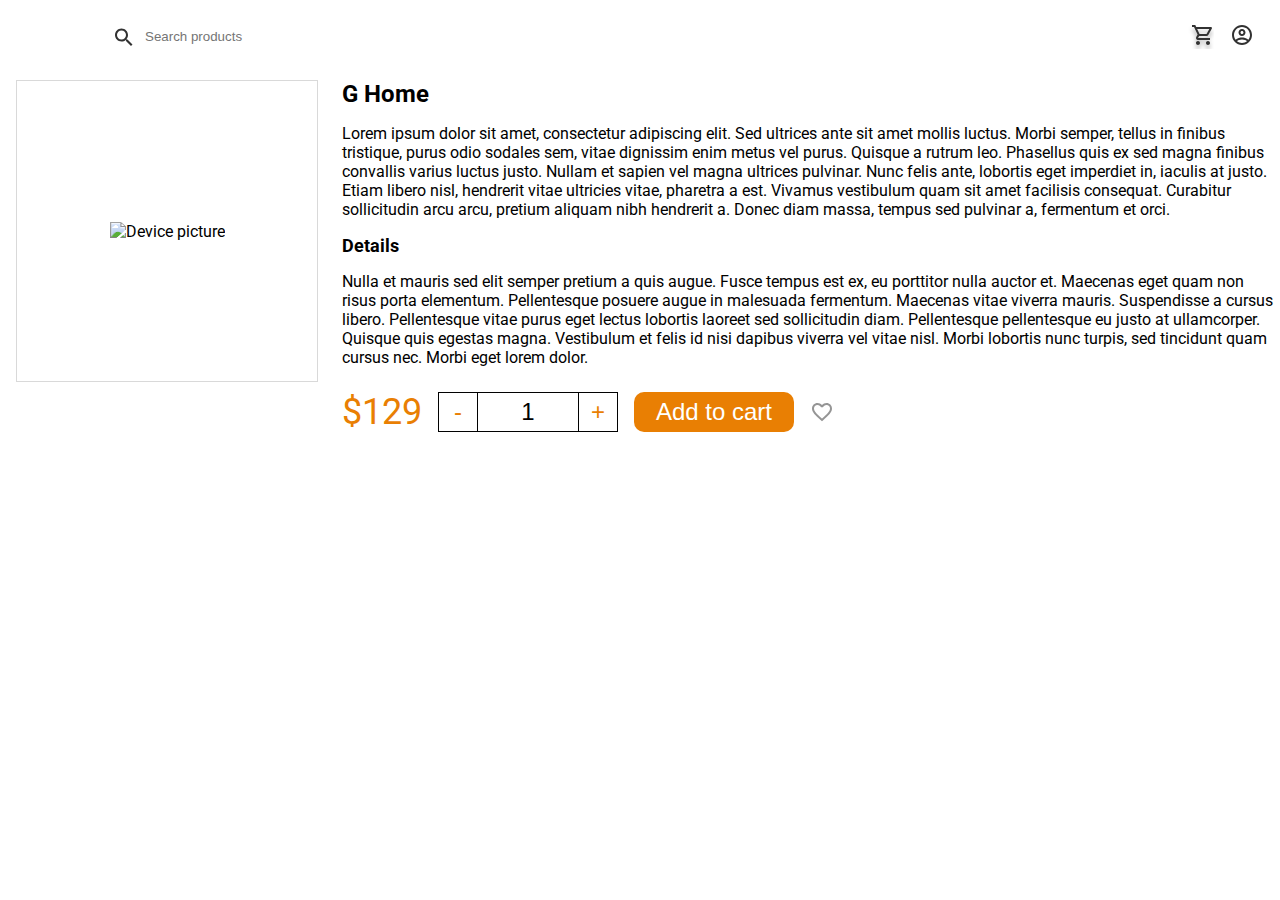
==== detail.html @ ffc3e1f5 "first version of hw" ====
<!DOCTYPE html>
<html lang="en">
<head>
    <meta charset="UTF-8">
    <meta http-equiv="X-UA-Compatible" content="IE=edge">
    <meta name="viewport" content="width=device-width, initial-scale=1.0">
    <link rel="stylesheet" href="styles.css">
    <link rel="preconnect" href="https://fonts.gstatic.com">
    <link href="https://fonts.googleapis.com/css2?family=Roboto:ital,wght@0,100;0,300;0,400;0,500;0,700;0,900;1,100;1,300;1,400;1,500;1,700;1,900&display=swap" rel="stylesheet">
    <title>Document</title>
</head>
<body>
    <header class="header">
        <div class="header-item search-item">
            <input type="search" id="search" placeholder="Search products"/>
            <svg class="svg-item-icon" width="26" height="26" viewBox="0 0 26 26" xmlns="http://www.w3.org/2000/svg">
                <path d="M16.5 14H15.71L15.43 13.73C16.41 12.59 17 11.11 17 9.5C17 5.91 14.09 3 10.5 3C6.91 3 4 5.91 4 9.5C4 13.09 6.91 16 10.5 16C12.11 16 13.59 15.41 14.73 14.43L15 14.71V15.5L20 20.49L21.49 19L16.5 14ZM10.5 14C8.01 14 6 11.99 6 9.5C6 7.01 8.01 5 10.5 5C12.99 5 15 7.01 15 9.5C15 11.99 12.99 14 10.5 14Z"/>
            </svg>
        </div>
        <div class="header-item">
            <svg class="svg-item" width="26" height="26" viewBox="0 0 26 26" fill="none" xmlns="http://www.w3.org/2000/svg">
                <g filter="url(#filter0_d)">
                <path d="M18.55 13C19.3 13 19.96 12.59 20.3 11.97L23.88 5.48C24.25 4.82 23.77 4 23.01 4H8.21L7.27 2H4V4H6L9.6 11.59L8.25 14.03C7.52 15.37 8.48 17 10 17H22V15H10L11.1 13H18.55ZM9.16 6H21.31L18.55 11H11.53L9.16 6ZM10 18C8.9 18 8.01 18.9 8.01 20C8.01 21.1 8.9 22 10 22C11.1 22 12 21.1 12 20C12 18.9 11.1 18 10 18ZM20 18C18.9 18 18.01 18.9 18.01 20C18.01 21.1 18.9 22 20 22C21.1 22 22 21.1 22 20C22 18.9 21.1 18 20 18Z" fill="#323232"/>
                </g>
                <defs>
                <filter id="filter0_d" x="-1" y="0" width="32" height="32" filterUnits="userSpaceOnUse" color-interpolation-filters="sRGB">
                <feFlood flood-opacity="0" result="BackgroundImageFix"/>
                <feColorMatrix in="SourceAlpha" type="matrix" values="0 0 0 0 0 0 0 0 0 0 0 0 0 0 0 0 0 0 127 0"/>
                <feOffset dy="4"/>
                <feGaussianBlur stdDeviation="2"/>
                <feColorMatrix type="matrix" values="0 0 0 0 0 0 0 0 0 0 0 0 0 0 0 0 0 0 0.25 0"/>
                <feBlend mode="normal" in2="BackgroundImageFix" result="effect1_dropShadow"/>
                <feBlend mode="normal" in="SourceGraphic" in2="effect1_dropShadow" result="shape"/>
                </filter>
                </defs>
            </svg>
            <svg class="svg-item" width="26" height="26" viewBox="0 0 26 26" fill="none" xmlns="http://www.w3.org/2000/svg">
                <path d="M12 2C6.48 2 2 6.48 2 12C2 17.52 6.48 22 12 22C17.52 22 22 17.52 22 12C22 6.48 17.52 2 12 2ZM7.07 18.28C7.5 17.38 10.12 16.5 12 16.5C13.88 16.5 16.51 17.38 16.93 18.28C15.57 19.36 13.86 20 12 20C10.14 20 8.43 19.36 7.07 18.28ZM18.36 16.83C16.93 15.09 13.46 14.5 12 14.5C10.54 14.5 7.07 15.09 5.64 16.83C4.62 15.49 4 13.82 4 12C4 7.59 7.59 4 12 4C16.41 4 20 7.59 20 12C20 13.82 19.38 15.49 18.36 16.83ZM12 6C10.06 6 8.5 7.56 8.5 9.5C8.5 11.44 10.06 13 12 13C13.94 13 15.5 11.44 15.5 9.5C15.5 7.56 13.94 6 12 6ZM12 11C11.17 11 10.5 10.33 10.5 9.5C10.5 8.67 11.17 8 12 8C12.83 8 13.5 8.67 13.5 9.5C13.5 10.33 12.83 11 12 11Z" fill="#323232"/>
            </svg>
        </div>
    </header>
    <div class="detail">
        <div class="image-detail">
            <img src="google-home-voice-command-device-amazon-echo-google-assistant-voice-command-device-d33abfc7403668afbd14357605a38f6c.png" alt="Device picture" />
        </div>
        <div class="details">
            <h2 class="h-detail">G Home</h2>
            <p>
                Lorem ipsum dolor sit amet, consectetur adipiscing elit. Sed ultrices ante sit amet mollis luctus. Morbi semper, tellus in finibus tristique, purus odio sodales sem, vitae dignissim enim metus vel purus. Quisque a rutrum leo. Phasellus quis ex sed magna finibus convallis varius luctus justo. Nullam et sapien vel magna ultrices pulvinar. Nunc felis ante, lobortis eget imperdiet in, iaculis at justo. Etiam libero nisl, hendrerit vitae ultricies vitae, pharetra a est. Vivamus vestibulum quam sit amet facilisis consequat. Curabitur sollicitudin arcu arcu, pretium aliquam nibh hendrerit a. Donec diam massa, tempus sed pulvinar a, fermentum et orci.
            </p>
            <span class="h-detail">Details</span>
            <p>
                Nulla et mauris sed elit semper pretium a quis augue. Fusce tempus est ex, eu porttitor nulla auctor et. Maecenas eget quam non risus porta elementum. Pellentesque posuere augue in malesuada fermentum. Maecenas vitae viverra mauris. Suspendisse a cursus libero. Pellentesque vitae purus eget lectus lobortis laoreet sed sollicitudin diam. Pellentesque pellentesque eu justo at ullamcorper. Quisque quis egestas magna. Vestibulum et felis id nisi dapibus viverra vel vitae nisl. Morbi lobortis nunc turpis, sed tincidunt quam cursus nec. Morbi eget lorem dolor.
            </p>
            <div class="price-detail">
                <span>$129</span>
                <div class="cart">
                    <div class="counter">
                        <button>-</button>
                        <input type="text" value="1"/>
                        <button>+</button>
                    </div>
                    <button class="cart-btn">Add to cart</button>
                </div>
                <svg width="24" height="24" viewBox="0 0 24 24" fill="none" xmlns="http://www.w3.org/2000/svg">
                    <path d="M16.5 3C14.76 3 13.09 3.81 12 5.09C10.91 3.81 9.24 3 7.5 3C4.42 3 2 5.42 2 8.5C2 12.28 5.4 15.36 10.55 20.04L12 21.35L13.45 20.03C18.6 15.36 22 12.28 22 8.5C22 5.42 19.58 3 16.5 3ZM12.1 18.55L12 18.65L11.9 18.55C7.14 14.24 4 11.39 4 8.5C4 6.5 5.5 5 7.5 5C9.04 5 10.54 5.99 11.07 7.36H12.94C13.46 5.99 14.96 5 16.5 5C18.5 5 20 6.5 20 8.5C20 11.39 16.86 14.24 12.1 18.55Z" fill="#959595"/>
                </svg>                    
            </div>
        </div>
    </div>
</body>
</html>
---- styles.css ----
body {
    margin: 0%;
    font-family: 'Roboto', sans-serif;
}

header.header {
    display: flex;
    justify-content: space-between;
    margin: 16px 24px 24px;
}
div.header-item {
    display: flex;
    justify-content: center;
}

div.header-item.search-item {
    justify-content: end;
    width: 300px;
    height: 40px;
}

input#search {
    outline:none;
    border: none;
    padding-left: 8px;
    order: 1
}

.svg-item-icon {
    fill: #323232;
    margin: 7px 0;
    padding: 2.5px 0;
}

input#search:focus, input#search:focus + .svg-item-icon {
    outline:none;
    border-bottom-width: 2px;
    border-bottom-style: solid; 
    border-bottom-color: #E97F03;
    transition: border-bottom-color .2s linear;
    fill: #E97F03;
}

input#search:focus::placeholder {
    color: transparent;
    transition: color .2s linear;
}

svg.svg-item {
    margin: 7px 0;
}
svg.svg-item:nth-child(2) {
    margin: 7px 0 7px 16px;
}

/* MAIN PAGE */

div.catalog {
    display: flex;
    flex-wrap: wrap;
    justify-content: center;
}

div.item {
    flex: 0 0 220px;
    height: 272px;
    color:#323232;
    align-items: center;
    text-align: center;
}

div.svg-catalog {
    display: flex;
    justify-content: flex-end;
    margin: 8px 
}

div.image {
    height: 140px;
    align-items: center;
    display: flex;
    justify-content: center;
}

div.image img {
    width: 59px;
    height: 79px;
}

div.name {
    display: flex;
    justify-content: center;
    align-items: center;
    height: 40px;
    font-size: 18px;
    margin-top: 8px;
}

div.price {
    display: flex;
    justify-content: center;
    align-items: center;
    height: 20px;
    font-size: 14px;
    color: #545454;
    margin-bottom: 24px;
}

div.item:hover {
    background: #F2F2F2;
    box-shadow: 2px 2px 5px rgba(0, 0, 0, 0.15);
    -webkit-border-radius: 10px;
    -moz-border-radius: 10px;
    -o-border-radius: 10px;
    border-radius: 10px;
    transition: background .2s linear;
}

/* DETAIL PAGE */

div.detail {
    display: flex;
    justify-content: center;
}

div.image-detail {
    display: flex;
    align-items: center;
    justify-content: center;
    flex: 0 0 300px;
    height: 300px;
    margin: 0px 24px 0 16px;
    border: 1px solid rgba(0, 0, 0, 0.15)
}

.h-detail {
    margin: 0;
}
span.h-detail {
    font-weight: bold;
    font-size: 18px;
    line-height: 21px;
}

div.price-detail {
    display: flex;
    align-items: center;
    margin: 24px 0;
}
div.price-detail span {
    font-size: 36px;
    line-height: 42px;
    display: flex;
    align-items: center;
    text-align: right;
    color: #E97F03;
}

div.cart {
    display: flex;
}

div.counter {
    display: flex;
    margin: 0 16px;
    height: 40px;
}

div.counter input {
    border: 1px solid rgba(1, 1, 1, 1);
    border-width: 1px 0;
    width: 100px;
    height: 38px;
    padding: 0;
    font-size: 24px;
    line-height: 28px;
    text-align: center;

    color: #000000;
}
div.counter button{
    background:white;
    color: #E97F03;
    border: 1px solid rgba(1, 1, 1, 1);
    width: 40px;
    height: 40px;
    font-size: 24px;
    line-height: 28px;
}

button.cart-btn {
    width: 160px;
    height: 40px;
    background: #E97F03;
    border: none;
    -webkit-border-radius: 10px;
    -moz-border-radius: 10px;
    -o-border-radius: 10px;
    border-radius: 10px;
    font-size: 24px;
    line-height: 28px;
    display: flex;
    align-items: center;
    justify-content: center;

    color: #FFFFFF;
}

div.price-detail svg {
    margin-left: 16px;
}

button.cart-btn:hover {
    background: #E99330;
    box-shadow: 2px 2px 4px rgba(0, 0, 0, 0.25);
    -webkit-border-radius: 10px;
    -moz-border-radius: 10px;
    -o-border-radius: 10px;
    border-radius: 10px;
}

/* МОБИЛЬНЫЕ ВЕРСИИ */

@media (max-width: 457px) {

    div.item {
        flex: 0 0 155px;
    }

    div.detail {
        flex-direction: column;
    }

    div.image-detail {
        margin: 0;
        background: -webkit-gradient(linear, left bottom, left top, from(rgba(0, 0, 0, 0.15)), color-stop(50%, rgba(0, 0, 0, 0)));
        background: -o-linear-gradient(bottom, rgba(0, 0, 0, 0.15) 0%, rgba(0, 0, 0, 0) 50%);
        background: linear-gradient(360deg, rgba(0, 0, 0, 0.15) 0%, rgba(0, 0, 0, 0) 50%);
        border:none;
    }

    div.details {
        margin: 16px 24px;
    }

    div.cart {
        order: 1;
        justify-content: space-between;
        margin: 16px 0;
        width: 457px;
    }
    div.price-detail {
        flex-wrap: wrap;
        justify-content: space-between;
    }

    div.counter input {
        width: 60px;
    }

    div.counter {
        margin: 0px;
    }
    

    /* 
    background: yellow;background: -moz-radial-gradient(ellipse, red, yellow);background: -webkit-radial-gradient(ellipse, red, yellow);background: -ms-radial-gradient(ellipse, red, yellow);background: -o-radial-gradient(ellipse, red, yellow);     */
}
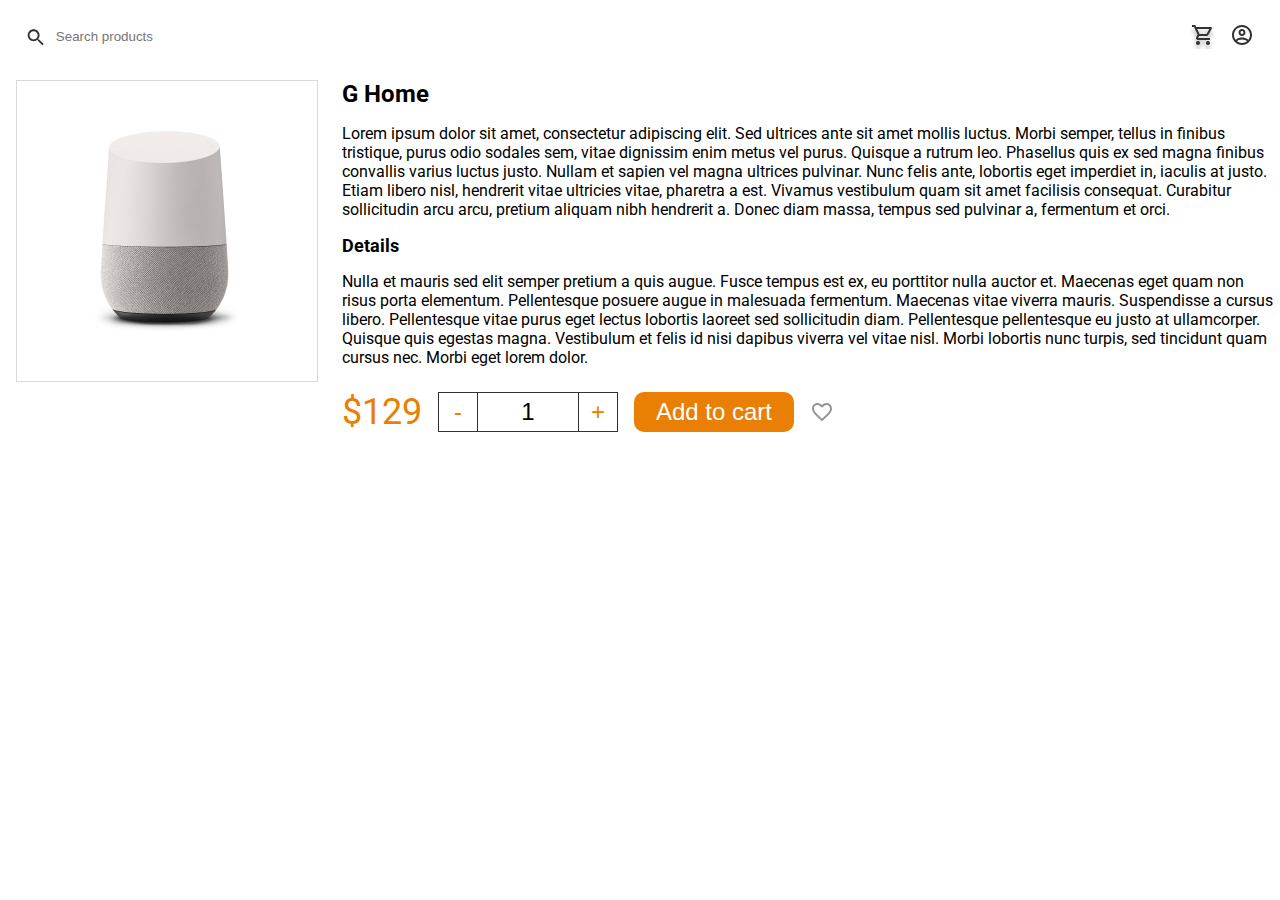
==== commit 5e718299: "fixing" ====
--- a/detail.html
+++ b/detail.html
@@ -4,15 +4,15 @@
     <meta charset="UTF-8">
     <meta http-equiv="X-UA-Compatible" content="IE=edge">
     <meta name="viewport" content="width=device-width, initial-scale=1.0">
-    <link rel="stylesheet" href="styles.css">
     <link rel="preconnect" href="https://fonts.gstatic.com">
     <link href="https://fonts.googleapis.com/css2?family=Roboto:ital,wght@0,100;0,300;0,400;0,500;0,700;0,900;1,100;1,300;1,400;1,500;1,700;1,900&display=swap" rel="stylesheet">
-    <title>Document</title>
+    <link rel="stylesheet" href="styles.css">
+    <title>Detail Page</title>
 </head>
 <body>
     <header class="header">
         <div class="header-item search-item">
-            <input type="search" id="search" placeholder="Search products"/>
+            <input type="search" class="inp-search" placeholder="Search products" />
             <svg class="svg-item-icon" width="26" height="26" viewBox="0 0 26 26" xmlns="http://www.w3.org/2000/svg">
                 <path d="M16.5 14H15.71L15.43 13.73C16.41 12.59 17 11.11 17 9.5C17 5.91 14.09 3 10.5 3C6.91 3 4 5.91 4 9.5C4 13.09 6.91 16 10.5 16C12.11 16 13.59 15.41 14.73 14.43L15 14.71V15.5L20 20.49L21.49 19L16.5 14ZM10.5 14C8.01 14 6 11.99 6 9.5C6 7.01 8.01 5 10.5 5C12.99 5 15 7.01 15 9.5C15 11.99 12.99 14 10.5 14Z"/>
             </svg>
--- a/styles.css
+++ b/styles.css
@@ -19,7 +19,8 @@
     height: 40px;
 }
 
-input#search {
+input.inp-search {
+    width: inherit;
     outline:none;
     border: none;
     padding-left: 8px;
@@ -32,16 +33,17 @@
     padding: 2.5px 0;
 }
 
-input#search:focus, input#search:focus + .svg-item-icon {
+input.inp-search:focus, input.inp-search:focus + .svg-item-icon {
     outline:none;
     border-bottom-width: 2px;
     border-bottom-style: solid; 
     border-bottom-color: #E97F03;
     transition: border-bottom-color .2s linear;
     fill: #E97F03;
-}
-
-input#search:focus::placeholder {
+    transition: fill .2s linear;
+}
+
+input.inp-search:focus::placeholder {
     color: transparent;
     transition: color .2s linear;
 }
@@ -83,8 +85,7 @@
 }
 
 div.image img {
-    width: 59px;
-    height: 79px;
+    max-width: 26%;
 }
 
 div.name {
@@ -167,7 +168,7 @@
 }
 
 div.counter input {
-    border: 1px solid rgba(1, 1, 1, 1);
+    border: 1px solid #323232;
     border-width: 1px 0;
     width: 100px;
     height: 38px;
@@ -181,7 +182,7 @@
 div.counter button{
     background:white;
     color: #E97F03;
-    border: 1px solid rgba(1, 1, 1, 1);
+    border: 1px solid #323232;
     width: 40px;
     height: 40px;
     font-size: 24px;
@@ -217,16 +218,37 @@
     -moz-border-radius: 10px;
     -o-border-radius: 10px;
     border-radius: 10px;
+    transition: background .2s linear;
 }
 
 /* МОБИЛЬНЫЕ ВЕРСИИ */
 
-@media (max-width: 457px) {
-
-    div.item {
-        flex: 0 0 155px;
-    }
-
+@media (max-width: 850px) {
+    div.details {
+        margin: 16px 24px;
+    }
+
+    div.cart {
+        order: 1;
+        justify-content: space-between;
+        margin: 16px 0;
+        width: 100%;
+    }
+    div.price-detail {
+        flex-wrap: wrap;
+        justify-content: space-between;
+    }
+
+    div.counter input {
+        width: 60px;
+    }
+
+    div.counter {
+        margin: 0px;
+    }
+}
+
+@media (max-width: 700px) {
     div.detail {
         flex-direction: column;
     }
@@ -238,31 +260,14 @@
         background: linear-gradient(360deg, rgba(0, 0, 0, 0.15) 0%, rgba(0, 0, 0, 0) 50%);
         border:none;
     }
-
-    div.details {
-        margin: 16px 24px;
-    }
-
-    div.cart {
-        order: 1;
-        justify-content: space-between;
-        margin: 16px 0;
-        width: 457px;
-    }
-    div.price-detail {
-        flex-wrap: wrap;
-        justify-content: space-between;
-    }
-
-    div.counter input {
-        width: 60px;
-    }
-
-    div.counter {
-        margin: 0px;
-    }
-    
-
-    /* 
-    background: yellow;background: -moz-radial-gradient(ellipse, red, yellow);background: -webkit-radial-gradient(ellipse, red, yellow);background: -ms-radial-gradient(ellipse, red, yellow);background: -o-radial-gradient(ellipse, red, yellow);     */
-}+}
+
+@media (max-width: 457px) {
+    div.header-item.search-item {
+        width: 200px;
+    }
+
+    div.item {
+        flex: 0 0 155px;
+    }
+}
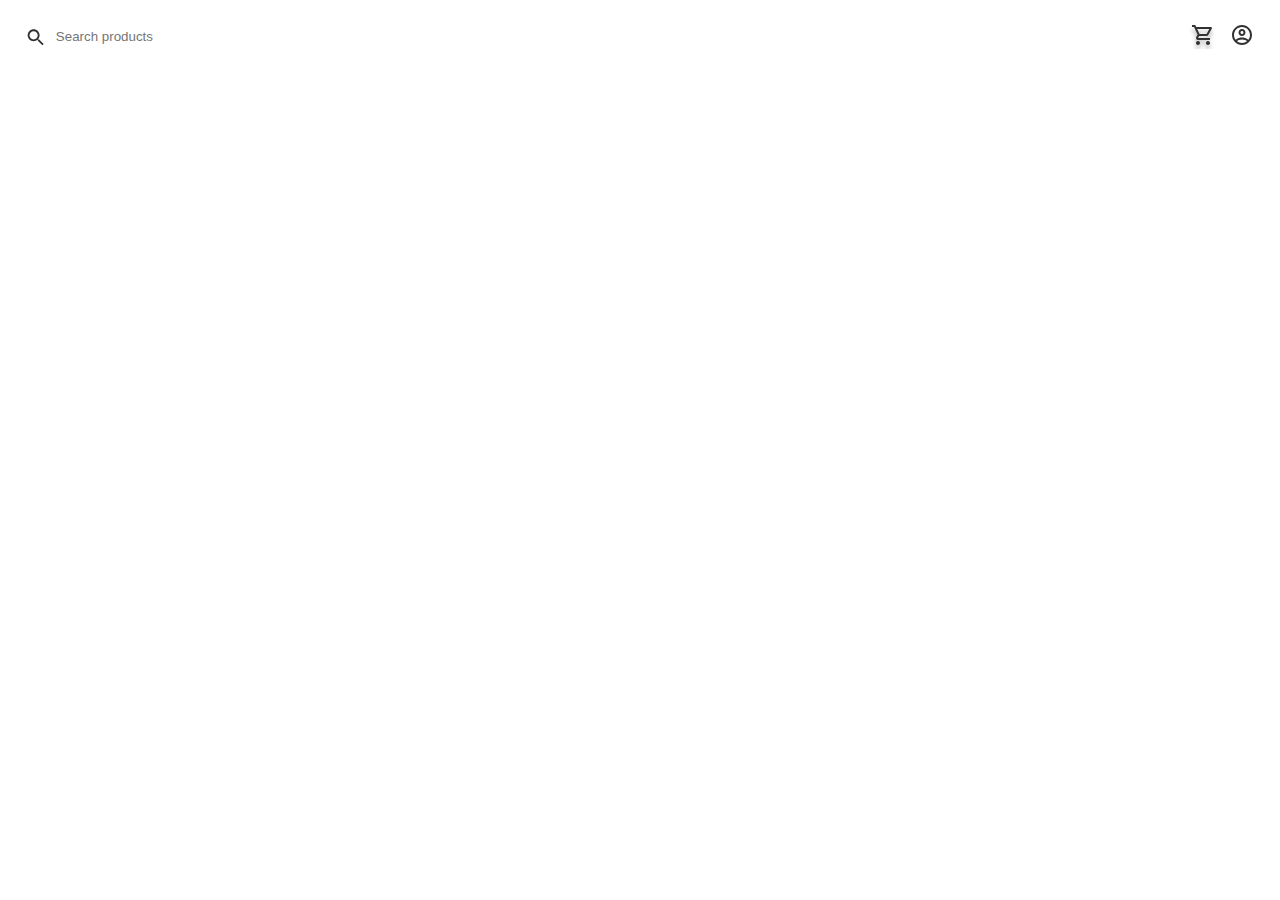
==== commit 4c86f6fb: "Add dinamic functionality and search" ====
--- a/detail.html
+++ b/detail.html
@@ -39,34 +39,9 @@
             </svg>
         </div>
     </header>
-    <div class="detail">
-        <div class="image-detail">
-            <img src="google-home-voice-command-device-amazon-echo-google-assistant-voice-command-device-d33abfc7403668afbd14357605a38f6c.png" alt="Device picture" />
-        </div>
-        <div class="details">
-            <h2 class="h-detail">G Home</h2>
-            <p>
-                Lorem ipsum dolor sit amet, consectetur adipiscing elit. Sed ultrices ante sit amet mollis luctus. Morbi semper, tellus in finibus tristique, purus odio sodales sem, vitae dignissim enim metus vel purus. Quisque a rutrum leo. Phasellus quis ex sed magna finibus convallis varius luctus justo. Nullam et sapien vel magna ultrices pulvinar. Nunc felis ante, lobortis eget imperdiet in, iaculis at justo. Etiam libero nisl, hendrerit vitae ultricies vitae, pharetra a est. Vivamus vestibulum quam sit amet facilisis consequat. Curabitur sollicitudin arcu arcu, pretium aliquam nibh hendrerit a. Donec diam massa, tempus sed pulvinar a, fermentum et orci.
-            </p>
-            <span class="h-detail">Details</span>
-            <p>
-                Nulla et mauris sed elit semper pretium a quis augue. Fusce tempus est ex, eu porttitor nulla auctor et. Maecenas eget quam non risus porta elementum. Pellentesque posuere augue in malesuada fermentum. Maecenas vitae viverra mauris. Suspendisse a cursus libero. Pellentesque vitae purus eget lectus lobortis laoreet sed sollicitudin diam. Pellentesque pellentesque eu justo at ullamcorper. Quisque quis egestas magna. Vestibulum et felis id nisi dapibus viverra vel vitae nisl. Morbi lobortis nunc turpis, sed tincidunt quam cursus nec. Morbi eget lorem dolor.
-            </p>
-            <div class="price-detail">
-                <span>$129</span>
-                <div class="cart">
-                    <div class="counter">
-                        <button>-</button>
-                        <input type="text" value="1"/>
-                        <button>+</button>
-                    </div>
-                    <button class="cart-btn">Add to cart</button>
-                </div>
-                <svg width="24" height="24" viewBox="0 0 24 24" fill="none" xmlns="http://www.w3.org/2000/svg">
-                    <path d="M16.5 3C14.76 3 13.09 3.81 12 5.09C10.91 3.81 9.24 3 7.5 3C4.42 3 2 5.42 2 8.5C2 12.28 5.4 15.36 10.55 20.04L12 21.35L13.45 20.03C18.6 15.36 22 12.28 22 8.5C22 5.42 19.58 3 16.5 3ZM12.1 18.55L12 18.65L11.9 18.55C7.14 14.24 4 11.39 4 8.5C4 6.5 5.5 5 7.5 5C9.04 5 10.54 5.99 11.07 7.36H12.94C13.46 5.99 14.96 5 16.5 5C18.5 5 20 6.5 20 8.5C20 11.39 16.86 14.24 12.1 18.55Z" fill="#959595"/>
-                </svg>                    
-            </div>
-        </div>
+    <div id="detail-container" class="detail">
     </div>
+    <script src="api.js"></script>
+    <script src="detail_page.js"></script>
 </body>
 </html>--- a/styles.css
+++ b/styles.css
@@ -24,13 +24,18 @@
     outline:none;
     border: none;
     padding-left: 8px;
-    order: 1
+    order: 1;
+    transition: border-bottom-color .2s linear;
 }
 
 .svg-item-icon {
     fill: #323232;
     margin: 7px 0;
     padding: 2.5px 0;
+    transition-property: border-bottom-color, fill;
+    transition-duration: .2s;
+    transition-timing-function: linear;
+
 }
 
 input.inp-search:focus, input.inp-search:focus + .svg-item-icon {
@@ -38,14 +43,15 @@
     border-bottom-width: 2px;
     border-bottom-style: solid; 
     border-bottom-color: #E97F03;
-    transition: border-bottom-color .2s linear;
     fill: #E97F03;
-    transition: fill .2s linear;
+}
+
+input.inp-search::placeholder {
+    transition: color .2s linear;
 }
 
 input.inp-search:focus::placeholder {
     color: transparent;
-    transition: color .2s linear;
 }
 
 svg.svg-item {
@@ -69,6 +75,7 @@
     color:#323232;
     align-items: center;
     text-align: center;
+    transition: background .2s linear;
 }
 
 div.svg-catalog {
@@ -82,10 +89,6 @@
     align-items: center;
     display: flex;
     justify-content: center;
-}
-
-div.image img {
-    max-width: 26%;
 }
 
 div.name {
@@ -114,7 +117,6 @@
     -moz-border-radius: 10px;
     -o-border-radius: 10px;
     border-radius: 10px;
-    transition: background .2s linear;
 }
 
 /* DETAIL PAGE */
@@ -205,6 +207,7 @@
     justify-content: center;
 
     color: #FFFFFF;
+    transition: background .2s linear;
 }
 
 div.price-detail svg {
@@ -218,7 +221,6 @@
     -moz-border-radius: 10px;
     -o-border-radius: 10px;
     border-radius: 10px;
-    transition: background .2s linear;
 }
 
 /* МОБИЛЬНЫЕ ВЕРСИИ */
